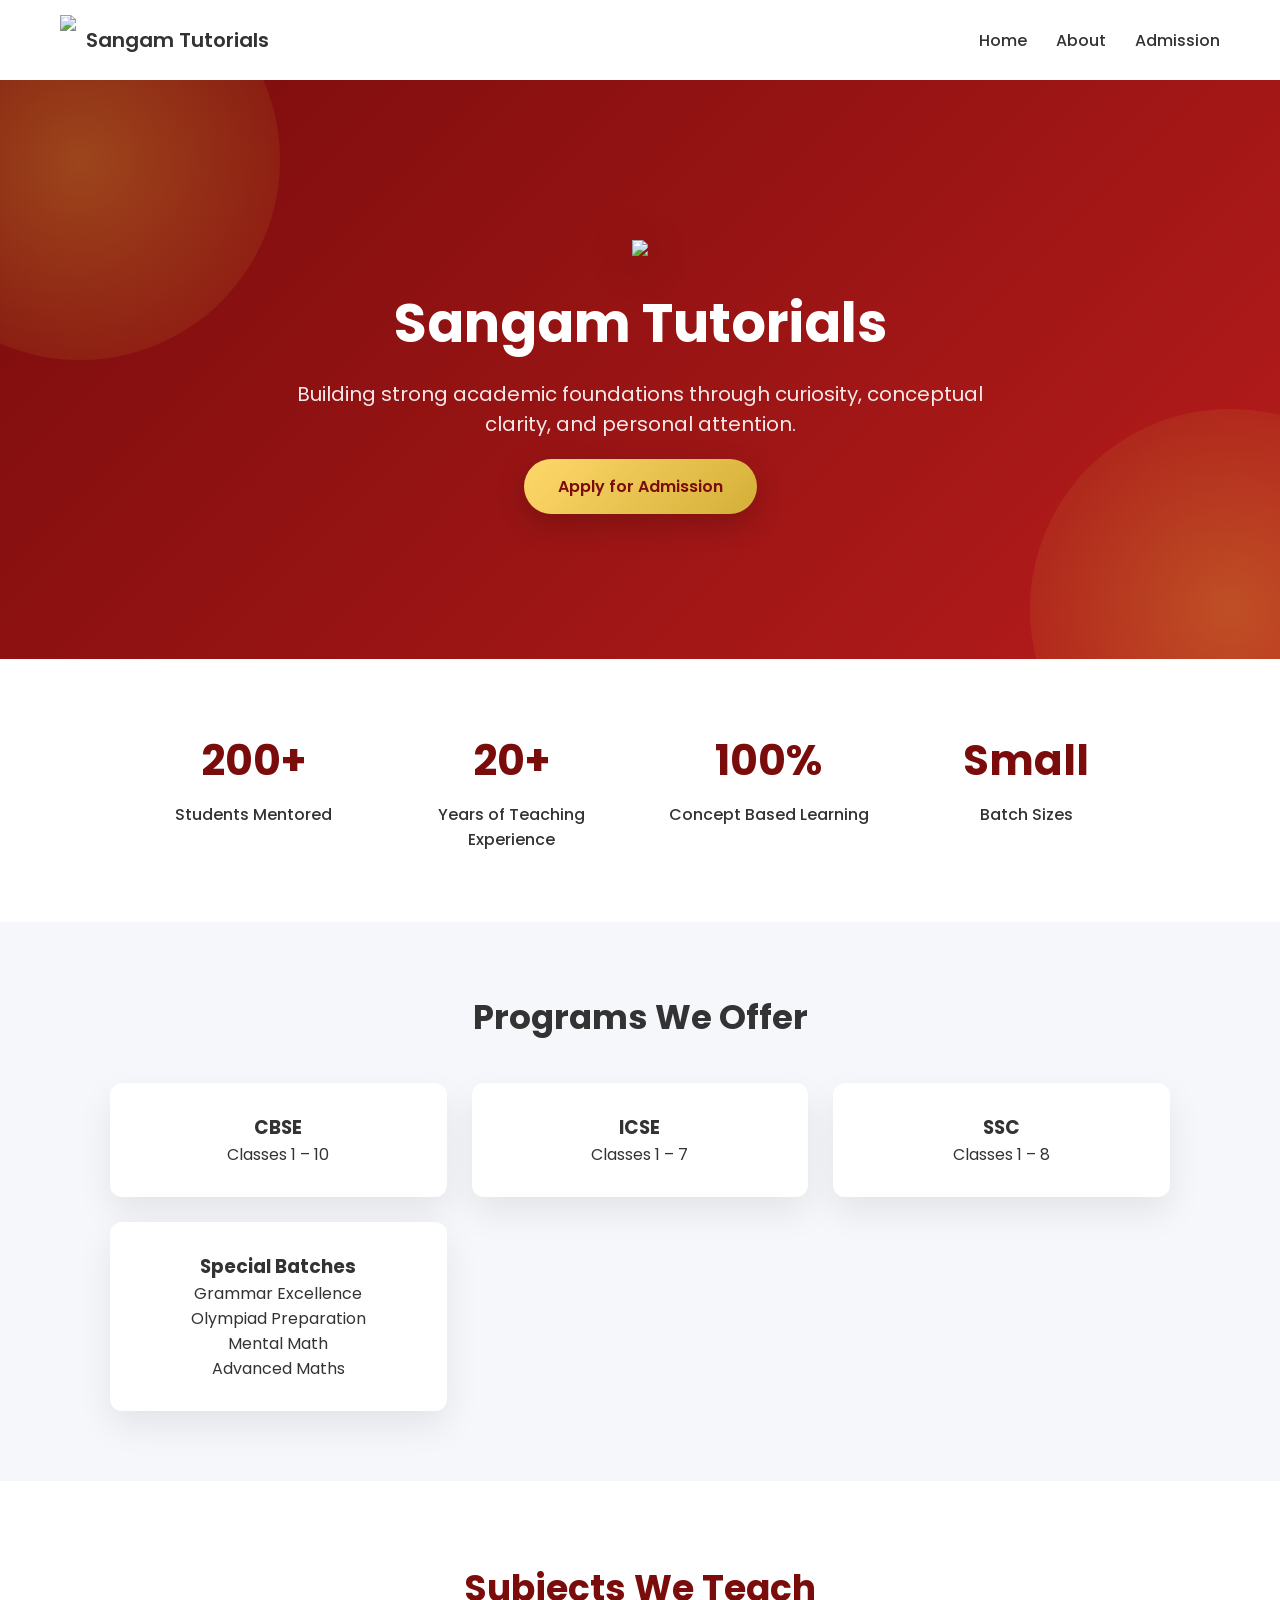
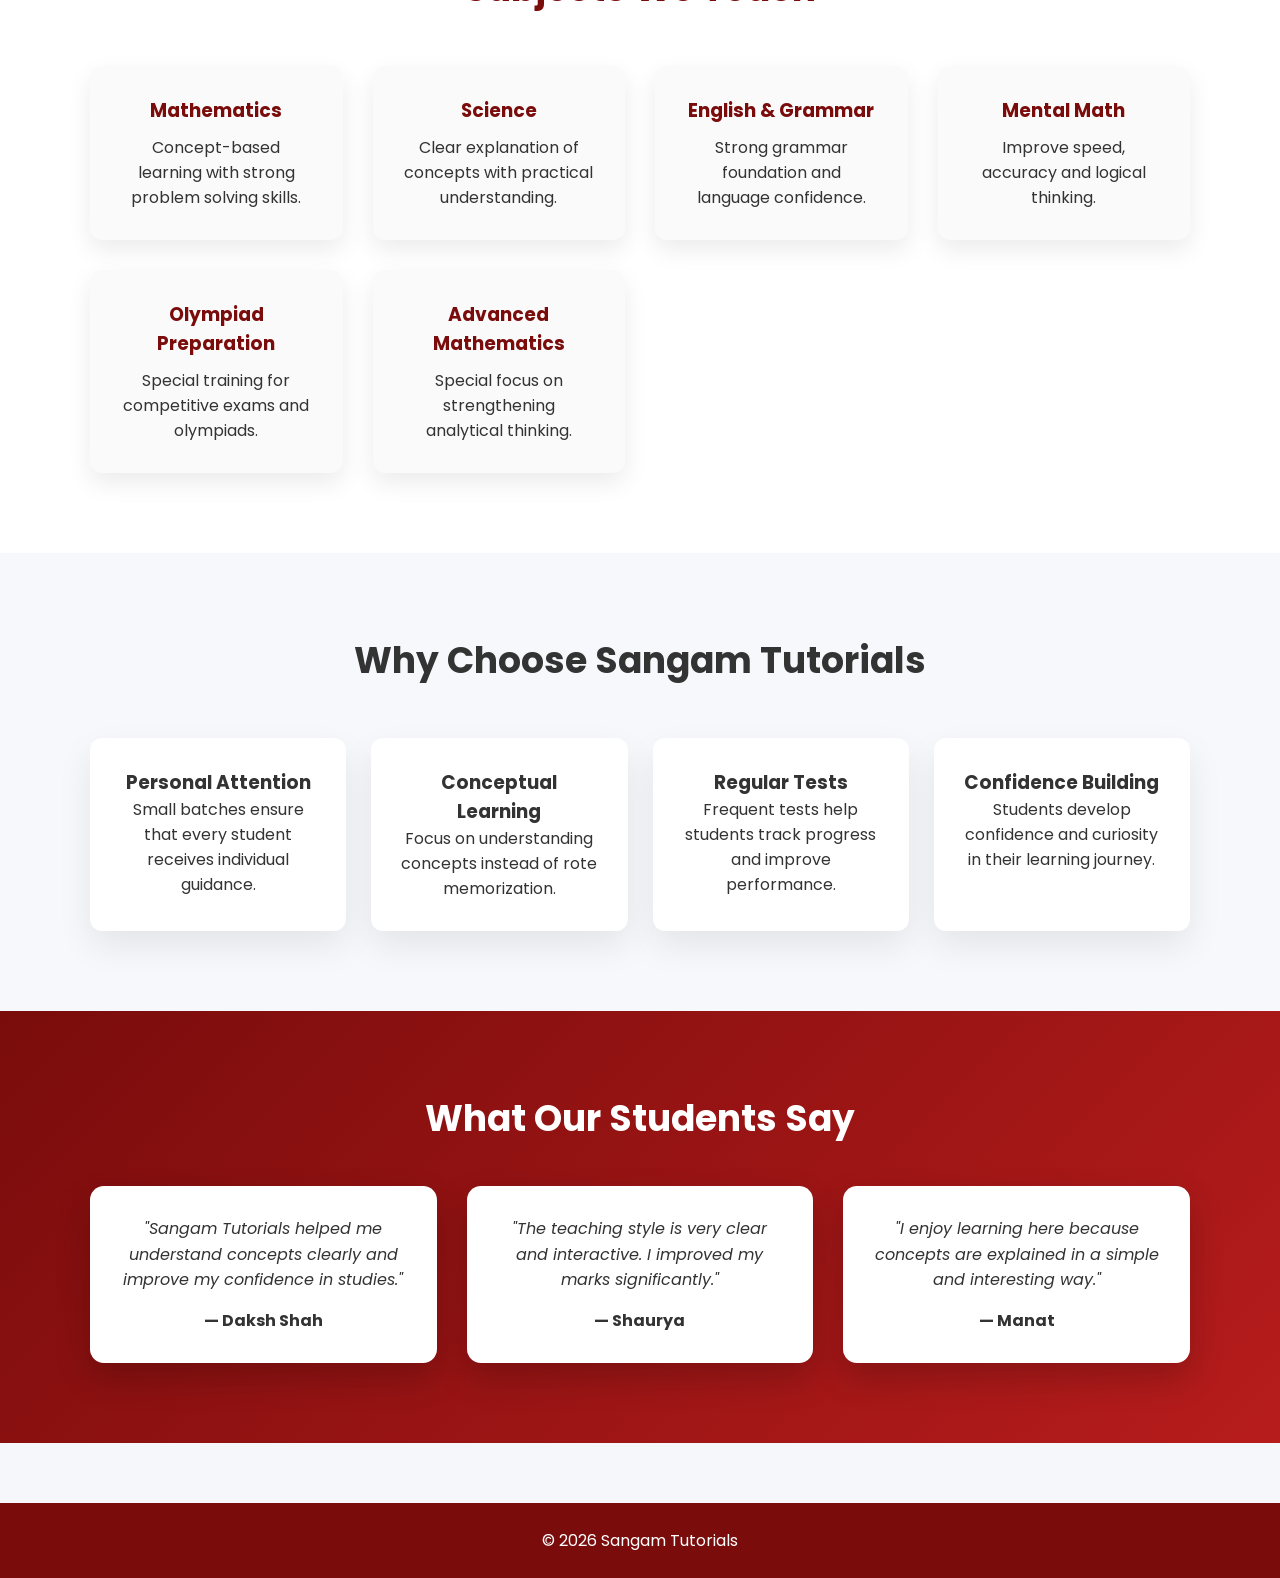
==== index.html @ 6d3ad736 "Add files via upload" ====
<!DOCTYPE html>
<html lang="en">

<head>
<meta charset="UTF-8">
<title>Sangam Tutorials</title>

<link rel="stylesheet" href="style.css">

<link href="https://fonts.googleapis.com/css2?family=Poppins:wght@300;400;600;700&display=swap" rel="stylesheet">

</head>

<body>

<header>

<div class="navbar">

<div class="logo">
<img src="images/logo.png">
<span>Sangam Tutorials</span>
</div>

<nav>
<a href="index.html">Home</a>
<a href="about.html">About</a>
<a href="admission.html">Admission</a>
</nav>

</div>

</header>



<section class="hero">

<div class="hero-bg"></div>

<div class="hero-content">

<img src="images/logo.png" class="hero-logo">

<h1>Sangam Tutorials</h1>

<p>
Building strong academic foundations through curiosity,
conceptual clarity, and personal attention.
</p>

<a href="admission.html" class="cta">Apply for Admission</a>

</div>

</section>

<section class="stats">

<div class="stats-container">

<div class="stat-box">
<h2>200+</h2>
<p>Students Mentored</p>
</div>

<div class="stat-box">
<h2>20+</h2>
<p>Years of Teaching Experience</p>
</div>

<div class="stat-box">
<h2>100%</h2>
<p>Concept Based Learning</p>
</div>

<div class="stat-box">
<h2>Small</h2>
<p>Batch Sizes</p>
</div>

</div>

</section>


<section class="programs">

<h2>Programs We Offer</h2>

<div class="cards">

<div class="card">
<h3>CBSE</h3>
<p>Classes 1 – 10</p>
</div>

<div class="card">
<h3>ICSE</h3>
<p>Classes 1 – 7</p>
</div>

<div class="card">
<h3>SSC</h3>
<p>Classes 1 – 8</p>
</div>

<div class="card">
<h3>Special Batches</h3>
<p>
Grammar Excellence<br>
Olympiad Preparation<br>
Mental Math<br>
Advanced Maths
</p>
</div>

</div>

</section>
<section class="subjects">

<h2>Subjects We Teach</h2>

<div class="subject-grid">

<div class="subject-card">
<h3>Mathematics</h3>
<p>Concept-based learning with strong problem solving skills.</p>
</div>

<div class="subject-card">
<h3>Science</h3>
<p>Clear explanation of concepts with practical understanding.</p>
</div>

<div class="subject-card">
<h3>English & Grammar</h3>
<p>Strong grammar foundation and language confidence.</p>
</div>

<div class="subject-card">
<h3>Mental Math</h3>
<p>Improve speed, accuracy and logical thinking.</p>
</div>

<div class="subject-card">
<h3>Olympiad Preparation</h3>
<p>Special training for competitive exams and olympiads.</p>
</div>

<div class="subject-card">
<h3>Advanced Mathematics</h3>
<p>Special focus on strengthening analytical thinking.</p>
</div>

</div>

</section>

<section class="why">

<h2>Why Choose Sangam Tutorials</h2>

<div class="why-grid">

<div class="why-card">
<h3>Personal Attention</h3>
<p>Small batches ensure that every student receives individual guidance.</p>
</div>

<div class="why-card">
<h3>Conceptual Learning</h3>
<p>Focus on understanding concepts instead of rote memorization.</p>
</div>

<div class="why-card">
<h3>Regular Tests</h3>
<p>Frequent tests help students track progress and improve performance.</p>
</div>

<div class="why-card">
<h3>Confidence Building</h3>
<p>Students develop confidence and curiosity in their learning journey.</p>
</div>

</div>

</section>
<section class="testimonials">

<h2>What Our Students Say</h2>

<div class="testimonial-grid">

<div class="testimonial-card">

<p class="testimonial-text">
"Sangam Tutorials helped me understand concepts clearly and improve my confidence in studies."
</p>

<h4>— Daksh Shah</h4>

</div>


<div class="testimonial-card">

<p class="testimonial-text">
"The teaching style is very clear and interactive. I improved my marks significantly."
</p>

<h4>— Shaurya</h4>

</div>


<div class="testimonial-card">

<p class="testimonial-text">
"I enjoy learning here because concepts are explained in a simple and interesting way."
</p>

<h4>— Manat</h4>

</div>

</div>

</section>



<footer>

<p>© 2026 Sangam Tutorials</p>

</footer>

</body>
</html>
---- style.css ----
*{
margin:0;
padding:0;
box-sizing:border-box;
}

body{
font-family:'Poppins',sans-serif;
background:#f5f7fb;
color:#333;
}


/* NAVBAR */

header{
background:white;
box-shadow:0 5px 25px rgba(0,0,0,0.08);
}

.navbar{
max-width:1200px;
margin:auto;
display:flex;
justify-content:space-between;
align-items:center;
padding:15px 20px;
}

.logo{
display:flex;
align-items:center;
font-weight:600;
font-size:20px;
}

.logo img{
height:50px;
margin-right:10px;
}

nav a{
margin-left:25px;
text-decoration:none;
color:#333;
font-weight:500;
}

nav a:hover{
color:#7a0c0c;
}


/* HERO */

.hero{
background:linear-gradient(135deg,#7a0c0c,#d4af37);
color:white;
text-align:center;
padding:120px 20px;
}

.hero h1{
font-size:48px;
margin-bottom:15px;
}

.hero p{
font-size:20px;
margin-bottom:30px;
}

.cta{
background:white;
color:#7a0c0c;
padding:12px 25px;
border-radius:25px;
text-decoration:none;
font-weight:600;
}


/* PROGRAM CARDS */

.programs{
max-width:1100px;
margin:auto;
padding:70px 20px;
text-align:center;
}

.programs h2{
font-size:34px;
margin-bottom:40px;
}

.cards{
display:grid;
grid-template-columns:repeat(auto-fit,minmax(250px,1fr));
gap:25px;
}

.card{
background:white;
padding:30px;
border-radius:12px;
box-shadow:0 15px 35px rgba(0,0,0,0.08);
transition:0.3s;
}

.card:hover{
transform:translateY(-10px);
}


/* ABOUT */

.about{
max-width:1100px;
margin:auto;
padding:80px 20px;
}

.founder{
display:flex;
gap:40px;
align-items:center;
flex-wrap:wrap;
}

.founder img{
width:200px;
height:200px;
border-radius:50%;
object-fit:cover;
border:5px solid #d4af37;
}

.quote{
font-style:italic;
margin:15px 0;
border-left:4px solid #d4af37;
padding-left:15px;
}


/* ADMISSION */

.admission{
max-width:1000px;
margin:auto;
padding:80px 20px;
text-align:center;
}


/* FOOTER */

footer{
background:#7a0c0c;
color:white;
text-align:center;
padding:25px;
margin-top:60px;
}

/* VISION SECTION */

.vision{
max-width:1000px;
margin:auto;
padding:60px 20px;
text-align:center;
}


/* VALUES */

.values{
background:#f9fafc;
padding:70px 20px;
text-align:center;
}

.value-grid{
display:grid;
grid-template-columns:repeat(auto-fit,minmax(220px,1fr));
gap:25px;
max-width:1100px;
margin:auto;
}

.value-card{
background:white;
padding:25px;
border-radius:12px;
box-shadow:0 10px 30px rgba(0,0,0,0.08);
transition:0.3s;
}

.value-card:hover{
transform:translateY(-6px);
}


/* TEACHING */

.teaching{
max-width:900px;
margin:auto;
padding:70px 20px;
}

.teaching ul{
line-height:2;
font-size:18px;
}


/* FOUNDER PREMIUM CARD */

.founder-section{
max-width:1100px;
margin:80px auto;
padding:20px;
}

.founder-card{
display:flex;
align-items:center;
justify-content:space-between;
gap:40px;
background:white;
padding:50px;
border-radius:16px;
box-shadow:0 20px 50px rgba(0,0,0,0.08);
}

/* LEFT SIDE */

.founder-left{
flex:1;
}

.founder-quote{
font-size:24px;
font-weight:600;
color:#7a0c0c;
margin-bottom:20px;
line-height:1.4;
}

.founder-name{
font-size:28px;
margin-bottom:10px;
color:#333;
}

.founder-text{
line-height:1.7;
color:#555;
}

/* RIGHT SIDE IMAGE */

.founder-right img{
width:200px;
height:260px;
object-fit:cover;
border-radius:12px;
border:4px solid #d4af37;
box-shadow:0 15px 30px rgba(0,0,0,0.15);
}

/* TESTIMONIAL SECTION */

.testimonials{
padding:80px 20px;
background:linear-gradient(135deg,#7a0c0c,#b71c1c);
color:white;
text-align:center;
}

.testimonials h2{
font-size:36px;
margin-bottom:40px;
}

.testimonial-grid{
display:grid;
grid-template-columns:repeat(auto-fit,minmax(250px,1fr));
gap:30px;
max-width:1100px;
margin:auto;
}

.testimonial-card{
background:white;
color:#333;
padding:30px;
border-radius:14px;
box-shadow:0 15px 35px rgba(0,0,0,0.2);
transition:0.3s;
}

.testimonial-card:hover{
transform:translateY(-8px);
}

.testimonial-text{
font-style:italic;
margin-bottom:15px;
line-height:1.6;
}

/* HERO */

.hero{
background:linear-gradient(135deg,#7a0c0c,#d4af37);
padding:140px 20px;
text-align:center;
color:white;
}

.hero h1{
font-size:50px;
margin-bottom:15px;
}

.hero p{
font-size:20px;
max-width:700px;
margin:auto;
margin-bottom:30px;
}

.cta{
background:white;
color:#7a0c0c;
padding:14px 28px;
border-radius:30px;
text-decoration:none;
font-weight:600;
}



/* STATS */

.stats{
background:#fff;
padding:70px 20px;
}

.stats-container{
display:grid;
grid-template-columns:repeat(auto-fit,minmax(200px,1fr));
max-width:1000px;
margin:auto;
text-align:center;
gap:30px;
}

.stat-box h2{
font-size:42px;
color:#7a0c0c;
}

.stat-box p{
margin-top:10px;
font-weight:500;
}



/* WHY SECTION */

.why{
background:#f6f8fb;
padding:80px 20px;
text-align:center;
}

.why h2{
font-size:36px;
margin-bottom:50px;
}

.why-grid{
display:grid;
grid-template-columns:repeat(auto-fit,minmax(230px,1fr));
gap:25px;
max-width:1100px;
margin:auto;
}

.why-card{
background:white;
padding:30px;
border-radius:12px;
box-shadow:0 15px 35px rgba(0,0,0,0.08);
transition:0.3s;
}

.why-card:hover{
transform:translateY(-8px);
}

/* HERO PREMIUM DESIGN */

.hero{
position:relative;
overflow:hidden;
padding:160px 20px;
text-align:center;
background:linear-gradient(135deg,#7a0c0c,#b71c1c);
color:white;
}

/* floating gradient shapes */

.hero-bg::before,
.hero-bg::after{
content:"";
position:absolute;
width:400px;
height:400px;
border-radius:50%;
background:radial-gradient(circle,#d4af37,transparent);
opacity:0.35;
animation:float 10s infinite alternate;
}

.hero-bg::before{
top:-120px;
left:-120px;
}

.hero-bg::after{
bottom:-150px;
right:-150px;
animation-delay:4s;
}

@keyframes float{
from{
transform:translateY(0);
}
to{
transform:translateY(40px);
}
}


/* HERO CONTENT */

.hero-content{
position:relative;
z-index:2;
max-width:800px;
margin:auto;
}

.hero-logo{
width:120px;
margin-bottom:20px;
filter:drop-shadow(0 8px 20px rgba(0,0,0,0.3));
}

.hero h1{
font-size:54px;
margin-bottom:15px;
}

.hero p{
font-size:20px;
margin-bottom:35px;
opacity:0.9;
}


/* PREMIUM BUTTON */

.cta{
background:linear-gradient(135deg,#ffd86b,#d4af37);
color:#7a0c0c;
padding:16px 34px;
border-radius:40px;
font-weight:600;
text-decoration:none;
box-shadow:0 10px 30px rgba(0,0,0,0.2);
transition:0.3s;
}

.cta:hover{
transform:translateY(-4px);
box-shadow:0 15px 35px rgba(0,0,0,0.3);
}

/* SUBJECTS SECTION */

.subjects{
padding:80px 20px;
background:#ffffff;
text-align:center;
}

.subjects h2{
font-size:36px;
margin-bottom:50px;
color:#7a0c0c;
}

.subject-grid{
display:grid;
grid-template-columns:repeat(auto-fit,minmax(240px,1fr));
gap:30px;
max-width:1100px;
margin:auto;
}

.subject-card{
background:#fafafa;
padding:30px;
border-radius:12px;
box-shadow:0 10px 25px rgba(0,0,0,0.08);
transition:0.3s;
}

.subject-card:hover{
transform:translateY(-6px);
box-shadow:0 15px 35px rgba(0,0,0,0.15);
}

.subject-card h3{
margin-bottom:10px;
color:#7a0c0c;
}
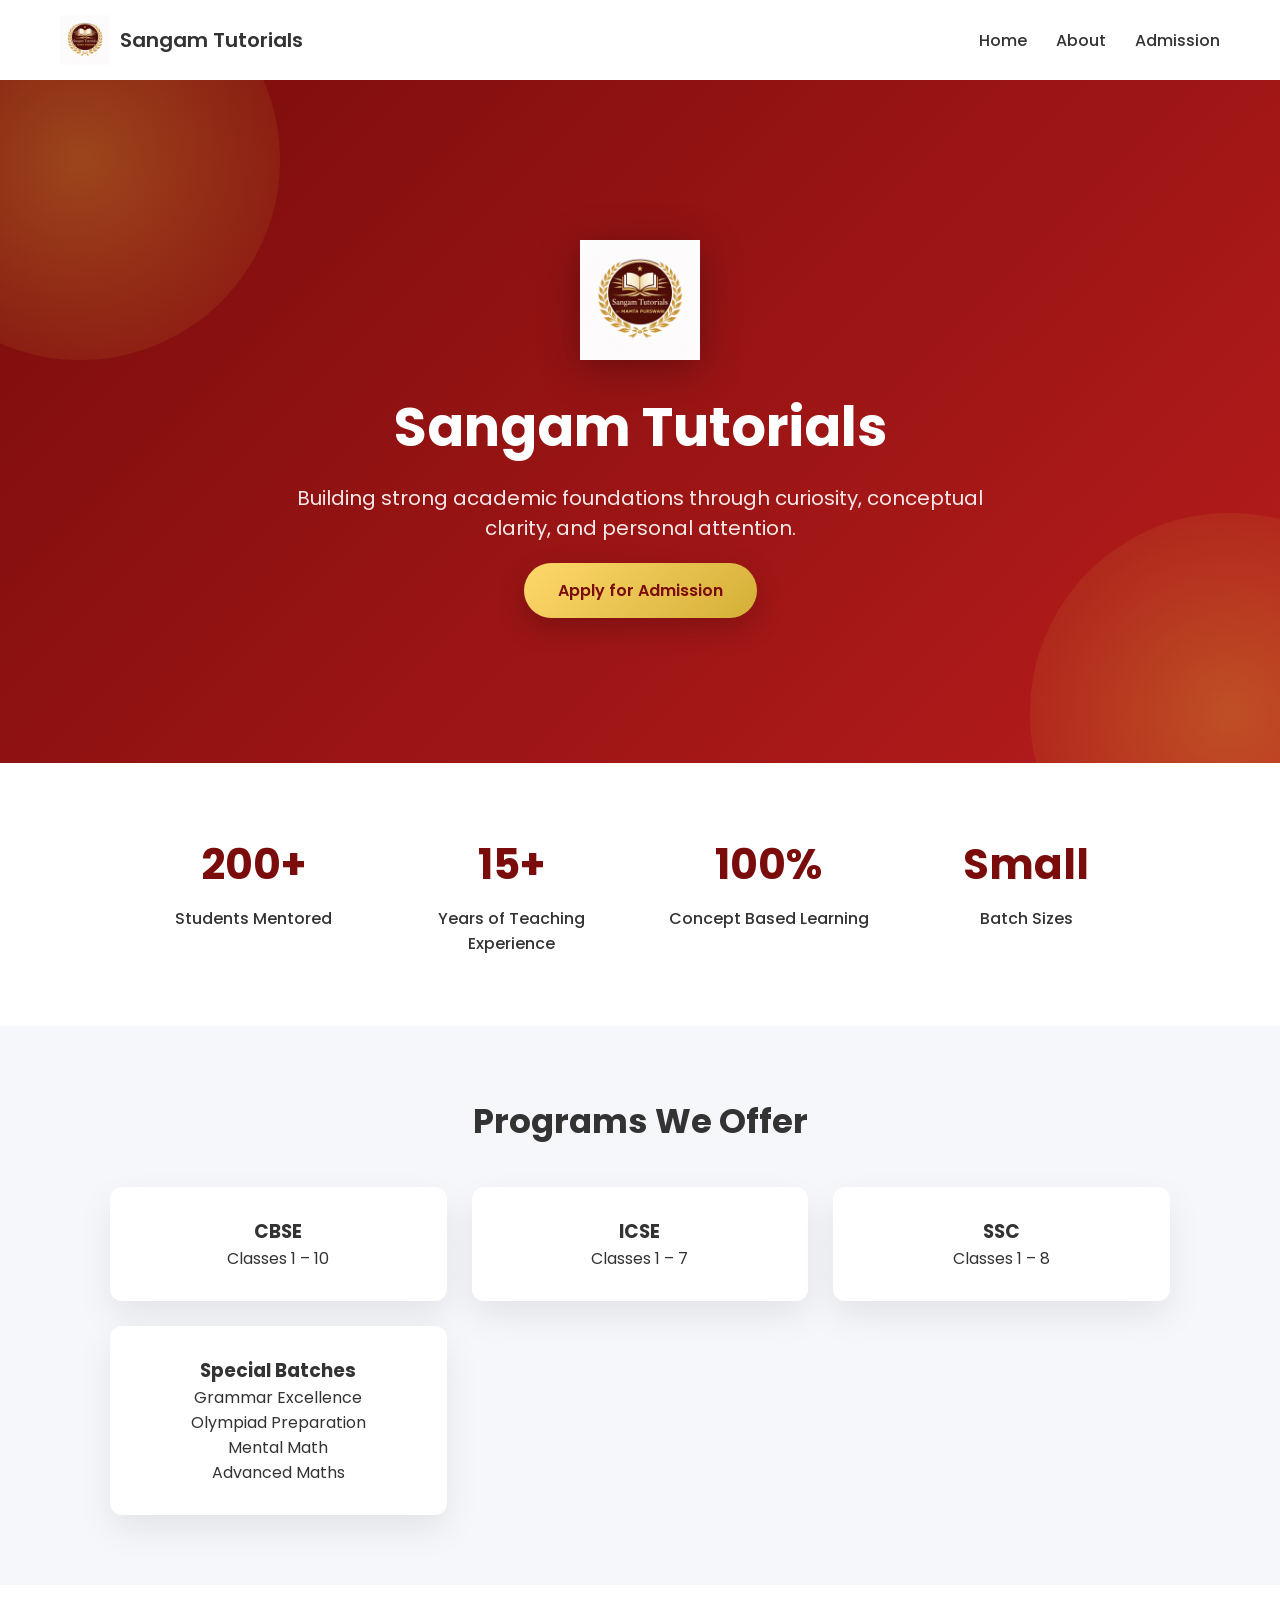
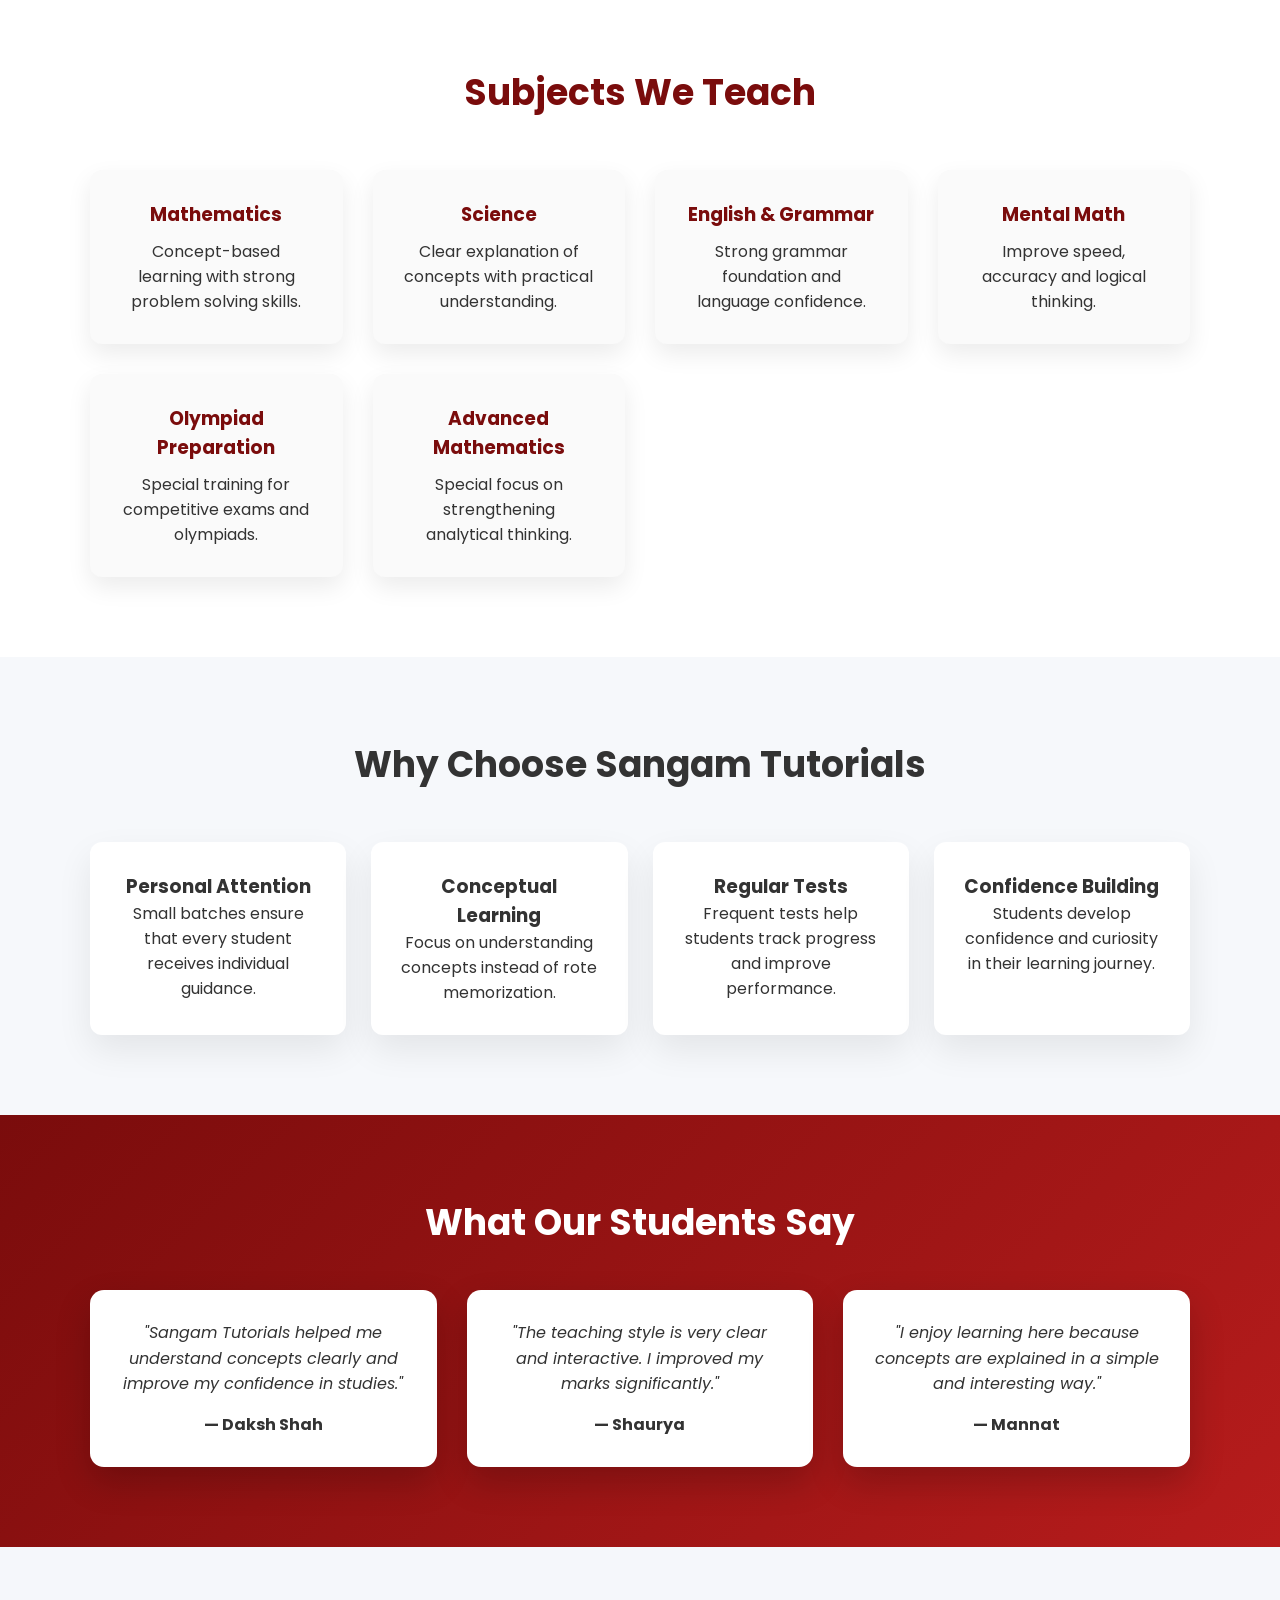
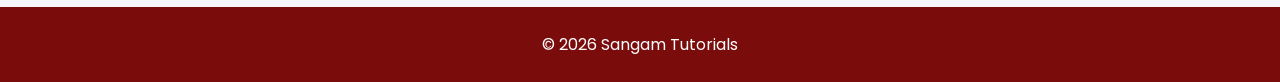
==== commit 8dc9bc07: "index.html" ====
--- a/index.html
+++ b/index.html
@@ -65,7 +65,7 @@
 </div>
 
 <div class="stat-box">
-<h2>20+</h2>
+<h2>15+</h2>
 <p>Years of Teaching Experience</p>
 </div>
 
@@ -221,7 +221,7 @@
 "I enjoy learning here because concepts are explained in a simple and interesting way."
 </p>
 
-<h4>— Manat</h4>
+<h4>— Mannat</h4>
 
 </div>
 
@@ -238,4 +238,5 @@
 </footer>
 
 </body>
-</html>+
+</html>
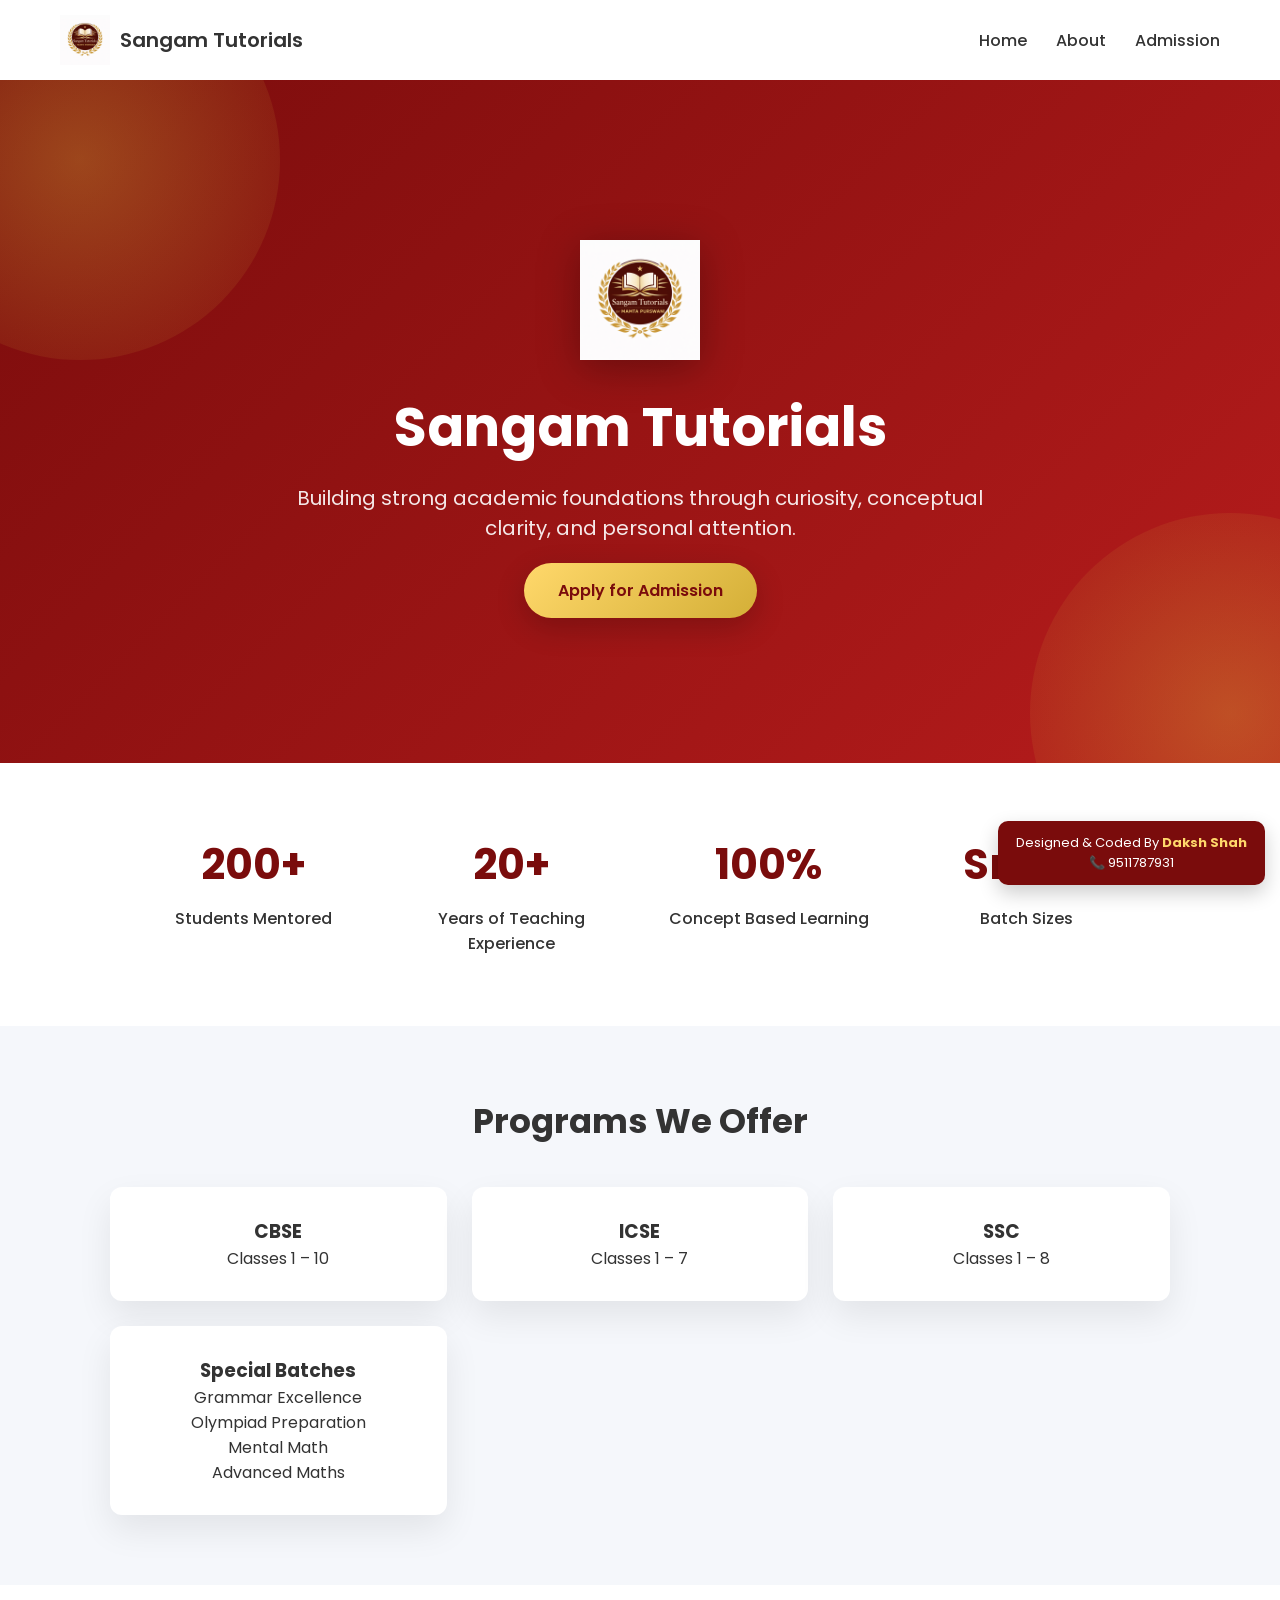
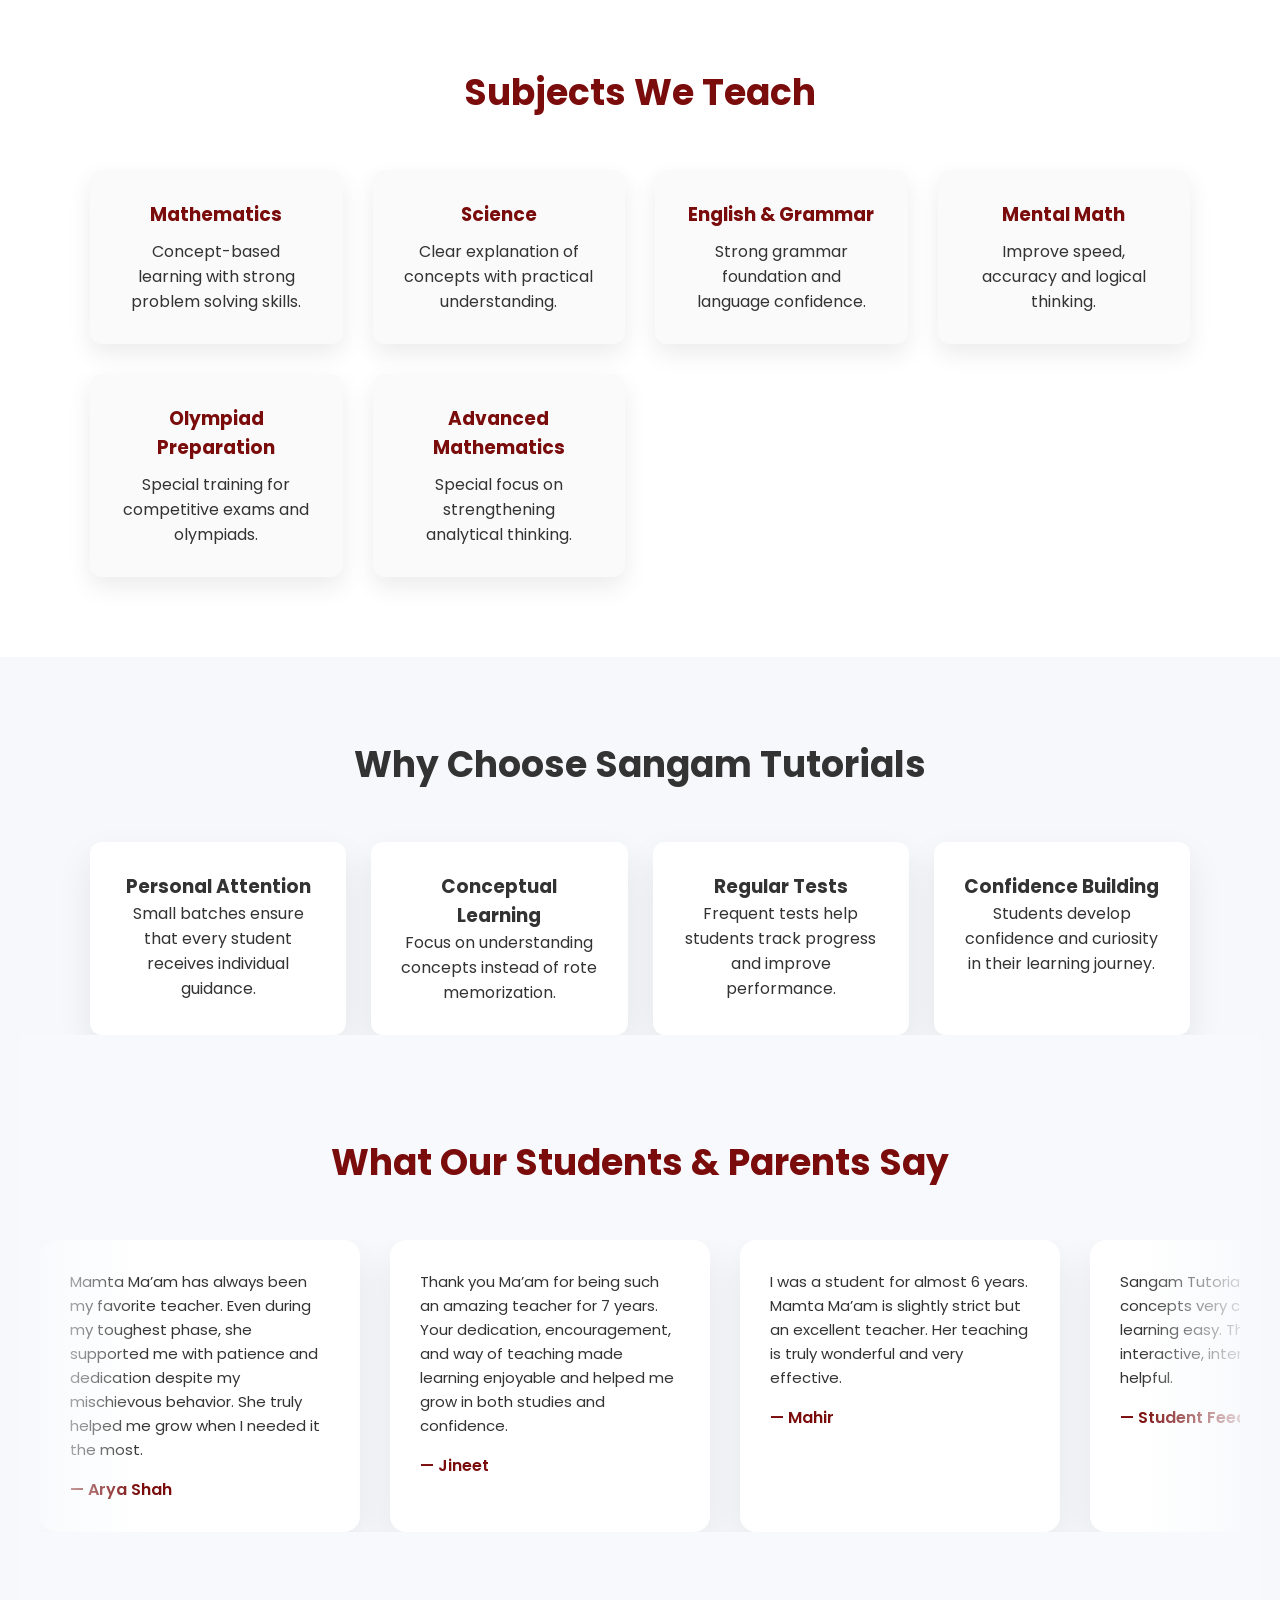
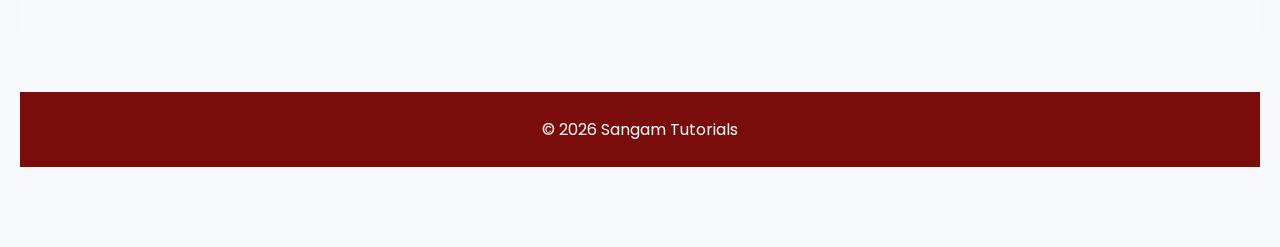
==== commit f3a8147c: "Add files via upload" ====
--- a/index.html
+++ b/index.html
@@ -65,7 +65,7 @@
 </div>
 
 <div class="stat-box">
-<h2>15+</h2>
+<h2>20+</h2>
 <p>Years of Teaching Experience</p>
 </div>
 
@@ -186,49 +186,97 @@
 
 </div>
 
-</section>
-<section class="testimonials">
-
-<h2>What Our Students Say</h2>
-
-<div class="testimonial-grid">
-
-<div class="testimonial-card">
-
-<p class="testimonial-text">
-"Sangam Tutorials helped me understand concepts clearly and improve my confidence in studies."
-</p>
-
-<h4>— Daksh Shah</h4>
-
-</div>
-
-
-<div class="testimonial-card">
-
-<p class="testimonial-text">
-"The teaching style is very clear and interactive. I improved my marks significantly."
-</p>
-
-<h4>— Shaurya</h4>
-
-</div>
-
-
-<div class="testimonial-card">
-
-<p class="testimonial-text">
-"I enjoy learning here because concepts are explained in a simple and interesting way."
-</p>
-
-<h4>— Mannat</h4>
-
-</div>
-
-</div>
-
-</section>
-
+<section class="ultra-testimonials">
+
+<h2>What Our Students & Parents Say</h2>
+
+<div class="fade-left"></div>
+<div class="fade-right"></div>
+
+<div class="scroll-container">
+
+<div class="scroll-track">
+
+<!-- STUDENT REVIEWS -->
+
+<div class="scroll-card">
+<p>
+Mamta Ma’am has always been my favorite teacher. Even during my toughest phase,
+she supported me with patience and dedication despite my mischievous behavior.
+She truly helped me grow when I needed it the most.
+</p>
+<h4>— Arya Shah</h4>
+</div>
+
+<div class="scroll-card">
+<p>
+Thank you Ma’am for being such an amazing teacher for 7 years. Your dedication,
+encouragement, and way of teaching made learning enjoyable and helped me grow
+in both studies and confidence.
+</p>
+<h4>— Jineet</h4>
+</div>
+
+<div class="scroll-card">
+<p>
+I was a student for almost 6 years. Mamta Ma’am is slightly strict but an
+excellent teacher. Her teaching is truly wonderful and very effective.
+</p>
+<h4>— Mahir</h4>
+</div>
+
+<div class="scroll-card">
+<p>
+Sangam Tutorials explains concepts very clearly and makes learning easy.
+The teaching style is interactive, interesting, and very helpful.
+</p>
+<h4>— Student Feedback</h4>
+</div>
+
+<!-- PARENT REVIEWS -->
+
+<div class="scroll-card parent">
+<span class="tag">Parent Review</span>
+<p>
+Mamta Ma’am is a very kind and dedicated teacher. She explains concepts
+in a simple way, making learning easy and enjoyable. My child’s confidence
+and understanding have improved greatly.
+</p>
+<h4>— Netra Rathod</h4>
+</div>
+
+<div class="scroll-card parent">
+<span class="tag">Parent Review</span>
+<p>
+Because of Mamta Ma’am’s guidance and support, my son has improved a lot
+in both understanding and confidence. We are truly grateful for her efforts.
+</p>
+<h4>— Jitaksh’s Mother</h4>
+</div>
+
+<!-- DUPLICATE FOR INFINITE SCROLL -->
+
+<div class="scroll-card">
+<p>
+Mamta Ma’am has always been my favorite teacher. Even during my toughest phase,
+she supported me with patience and dedication.
+</p>
+<h4>— Arya Shah</h4>
+</div>
+
+<div class="scroll-card parent">
+<span class="tag">Parent Review</span>
+<p>
+Her teaching has greatly improved my child’s confidence and understanding.
+</p>
+<h4>— Shital Shah</h4>
+</div>
+
+</div>
+
+</div>
+
+</section>
 
 
 <footer>
@@ -236,7 +284,9 @@
 <p>© 2026 Sangam Tutorials</p>
 
 </footer>
-
+<div class="credit-box">
+<p>Designed & Coded By <b>Daksh Shah</b></p>
+<p>📞 9511787931</p>
+</div>
 </body>
-
-</html>
+</html>
--- a/style.css
+++ b/style.css
@@ -535,4 +535,269 @@
 .subject-card h3{
 margin-bottom:10px;
 color:#7a0c0c;
+}
+.credit-box{
+position:fixed;
+bottom:15px;
+right:15px;
+background:#7a0c0c;
+color:white;
+padding:12px 18px;
+border-radius:10px;
+font-size:13px;
+box-shadow:0 8px 20px rgba(0,0,0,0.2);
+z-index:999;
+}
+
+.credit-box b{
+color:#ffd86b;
+}
+
+
+/* ULTRA PREMIUM TESTIMONIALS */
+
+.ultra-testimonials{
+padding:100px 20px;
+background:#f7f9fc;
+text-align:center;
+position:relative;
+overflow:hidden;
+}
+
+.ultra-testimonials h2{
+font-size:36px;
+margin-bottom:50px;
+color:#7a0c0c;
+}
+
+/* fade edges */
+
+.fade-left,
+.fade-right{
+position:absolute;
+top:0;
+width:120px;
+height:100%;
+z-index:2;
+pointer-events:none;
+}
+
+.fade-left{
+left:0;
+background:linear-gradient(to right,#f7f9fc,transparent);
+}
+
+.fade-right{
+right:0;
+background:linear-gradient(to left,#f7f9fc,transparent);
+}
+
+
+/* scrolling */
+
+.scroll-container{
+overflow:hidden;
+}
+
+.scroll-track{
+display:flex;
+gap:30px;
+animation:scroll 25s linear infinite;
+width:max-content;
+}
+
+@keyframes scroll{
+0%{transform:translateX(0);}
+100%{transform:translateX(-50%);}
+}
+
+
+/* cards */
+
+.scroll-card{
+background:white;
+padding:30px;
+border-radius:16px;
+min-width:300px;
+max-width:320px;
+text-align:left;
+box-shadow:0 15px 40px rgba(0,0,0,0.08);
+transition:0.3s;
+position:relative;
+}
+
+.scroll-card:hover{
+transform:translateY(-8px);
+box-shadow:0 20px 50px rgba(0,0,0,0.15);
+}
+
+.scroll-card p{
+font-size:15px;
+line-height:1.6;
+margin-bottom:15px;
+}
+
+.scroll-card h4{
+color:#7a0c0c;
+font-weight:600;
+}
+
+
+/* parent tag */
+
+.tag{
+position:absolute;
+top:-10px;
+left:15px;
+background:#d4af37;
+color:#7a0c0c;
+padding:5px 10px;
+font-size:12px;
+border-radius:6px;
+font-weight:bold;
+}
+
+.parent{
+border-top:4px solid #d4af37;
+}
+
+
+/* FEEDBACK PAGE */
+
+.feedback{
+max-width:1000px;
+margin:auto;
+padding:80px 20px;
+text-align:center;
+}
+
+
+/* SHOP */
+
+.shop{
+max-width:1100px;
+margin:auto;
+padding:80px 20px;
+text-align:center;
+}
+
+.shop h2{
+font-size:36px;
+margin-bottom:40px;
+}
+
+.shop-grid{
+display:grid;
+grid-template-columns:repeat(auto-fit,minmax(250px,1fr));
+gap:30px;
+}
+
+.product{
+background:white;
+padding:30px;
+border-radius:12px;
+box-shadow:0 10px 30px rgba(0,0,0,0.08);
+transition:0.3s;
+}
+
+.product:hover{
+transform:translateY(-8px);
+}
+
+.product button{
+margin-top:15px;
+padding:10px 20px;
+border:none;
+background:#7a0c0c;
+color:white;
+border-radius:20px;
+cursor:pointer;
+}
+
+
+/* SHOP UPGRADE */
+
+.product{
+background:white;
+padding:30px;
+border-radius:14px;
+box-shadow:0 10px 30px rgba(0,0,0,0.08);
+transition:0.3s;
+text-align:center;
+}
+
+.product:hover{
+transform:translateY(-8px);
+box-shadow:0 15px 40px rgba(0,0,0,0.15);
+}
+
+.product h4{
+margin:10px 0;
+color:#7a0c0c;
+}
+
+/* BUTTON */
+
+.req-btn{
+display:inline-block;
+margin-top:15px;
+padding:10px 22px;
+background:#7a0c0c;
+color:white;
+border-radius:25px;
+text-decoration:none;
+font-size:14px;
+transition:0.3s;
+}
+
+.req-btn:hover{
+background:#5a0707;
+}
+
+/* UNAVAILABLE */
+
+.unavailable{
+opacity:0.6;
+}
+
+.unavailable button{
+margin-top:15px;
+padding:10px 20px;
+border:none;
+background:gray;
+color:white;
+border-radius:20px;
+cursor:not-allowed;
+}
+
+/* BUTTON ROW */
+
+.product a{
+display:inline-block;
+margin:8px 5px;
+}
+
+/* PREVIEW BUTTON */
+
+.preview-btn{
+background:#d4af37;
+color:#7a0c0c;
+padding:10px 20px;
+border-radius:20px;
+text-decoration:none;
+font-size:14px;
+font-weight:500;
+transition:0.3s;
+}
+
+.preview-btn:hover{
+background:#c29b2f;
+}
+
+/* GOOGLE FORM EMBED */
+
+.requirement iframe{
+border-radius:12px;
+box-shadow:0 15px 40px rgba(0,0,0,0.1);
+margin-top:20px;
 }
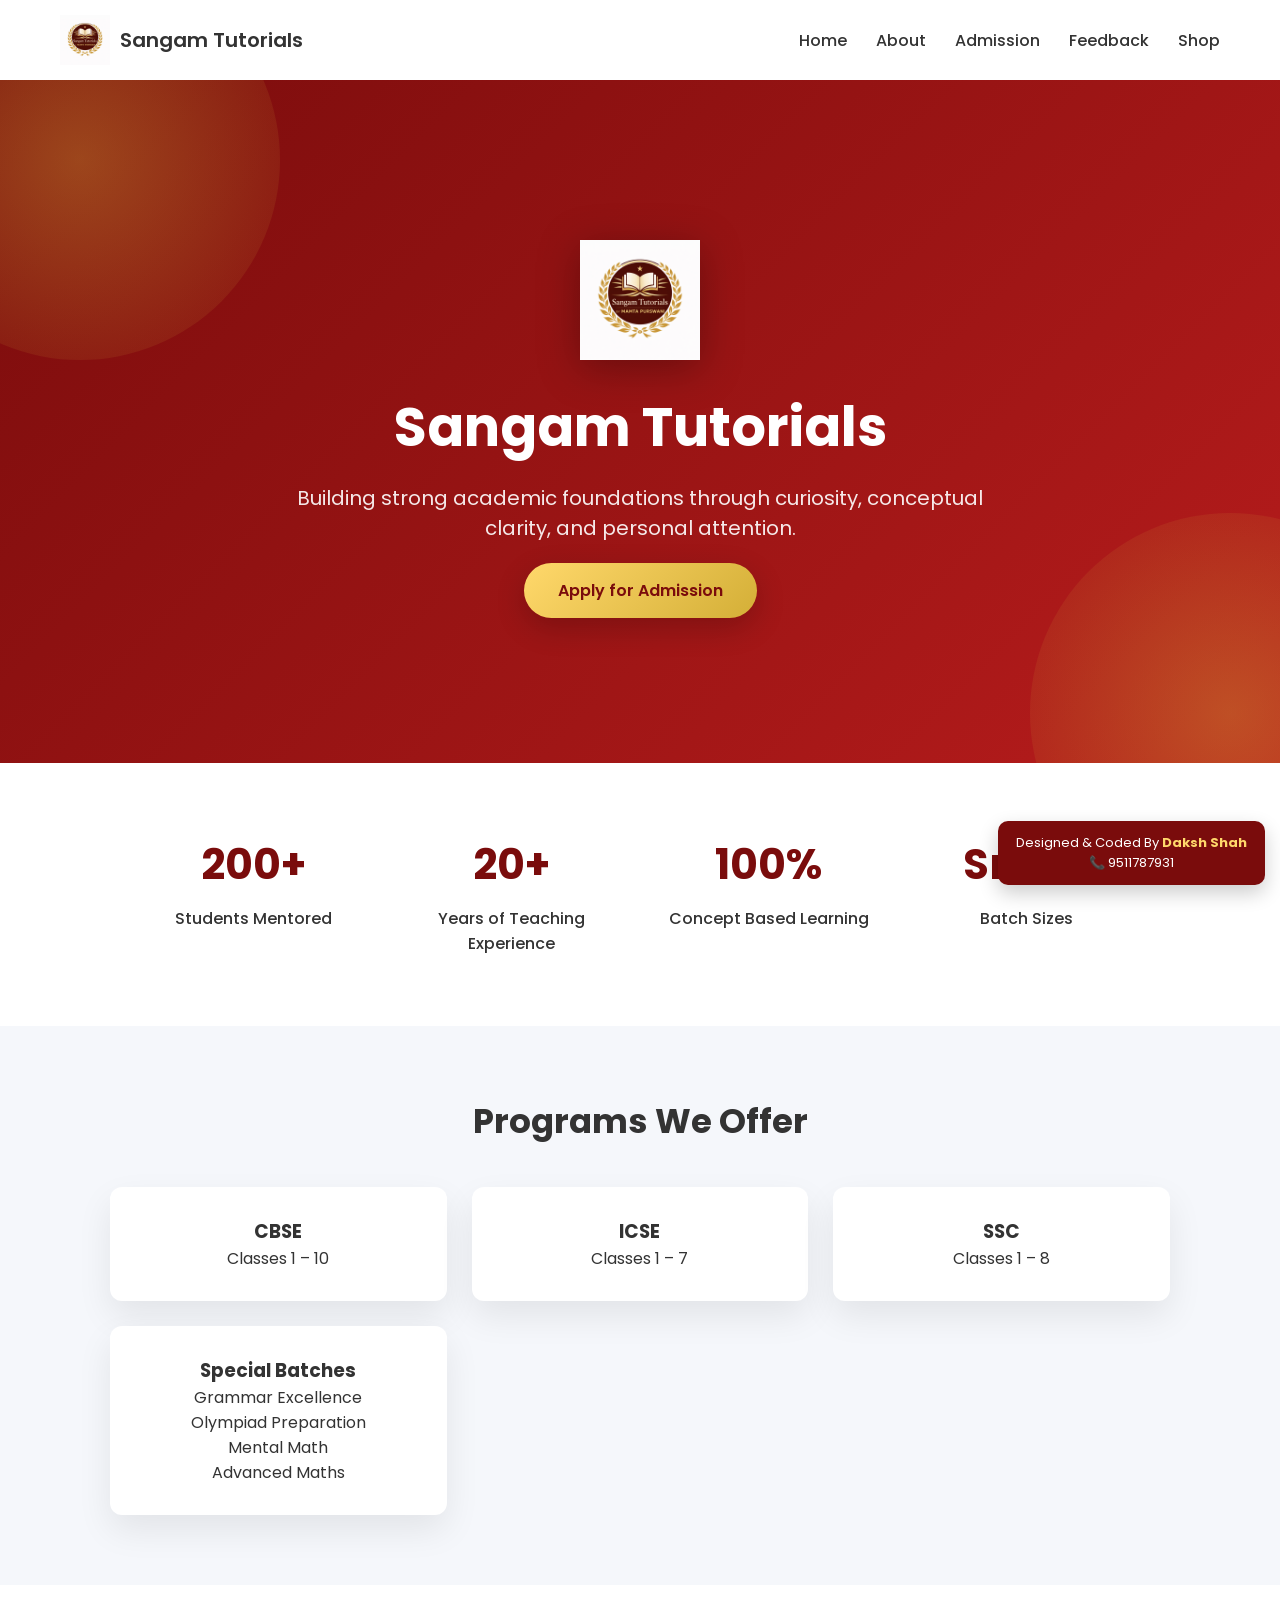
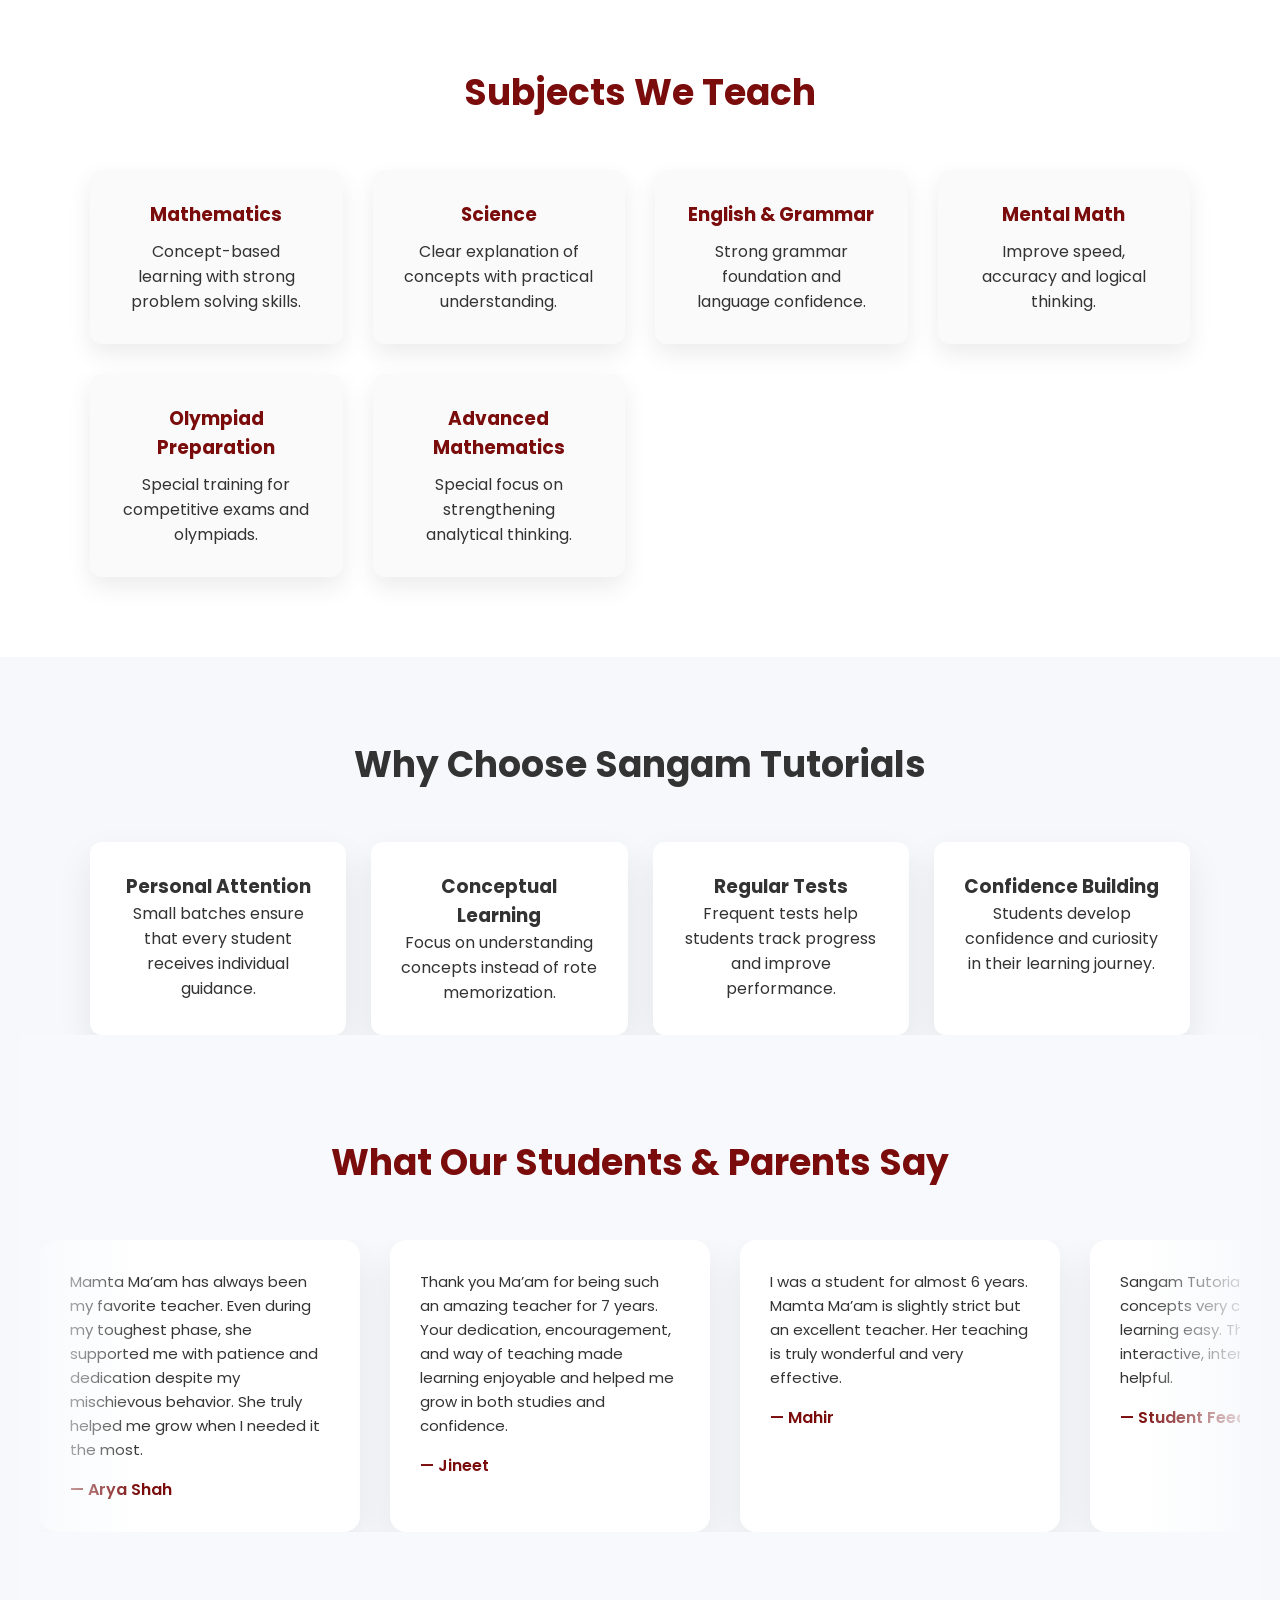
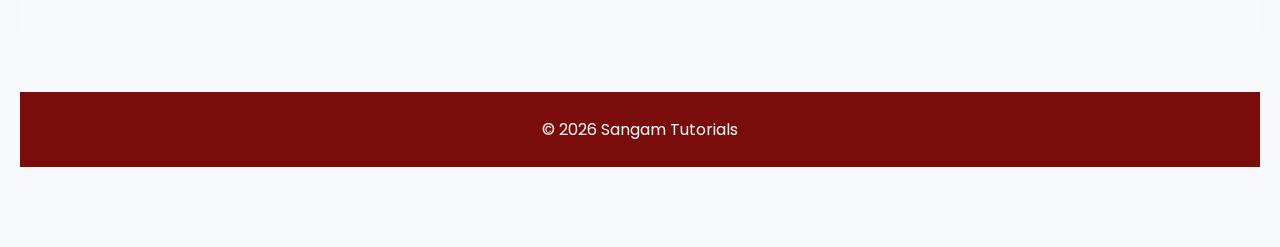
==== commit e88103aa: "index.html" ====
--- a/index.html
+++ b/index.html
@@ -26,6 +26,8 @@
 <a href="index.html">Home</a>
 <a href="about.html">About</a>
 <a href="admission.html">Admission</a>
+<a href="feedback.html">Feedback</a>
+<a href="shop.html">Shop</a>
 </nav>
 
 </div>
@@ -289,4 +291,4 @@
 <p>📞 9511787931</p>
 </div>
 </body>
-</html>+</html>
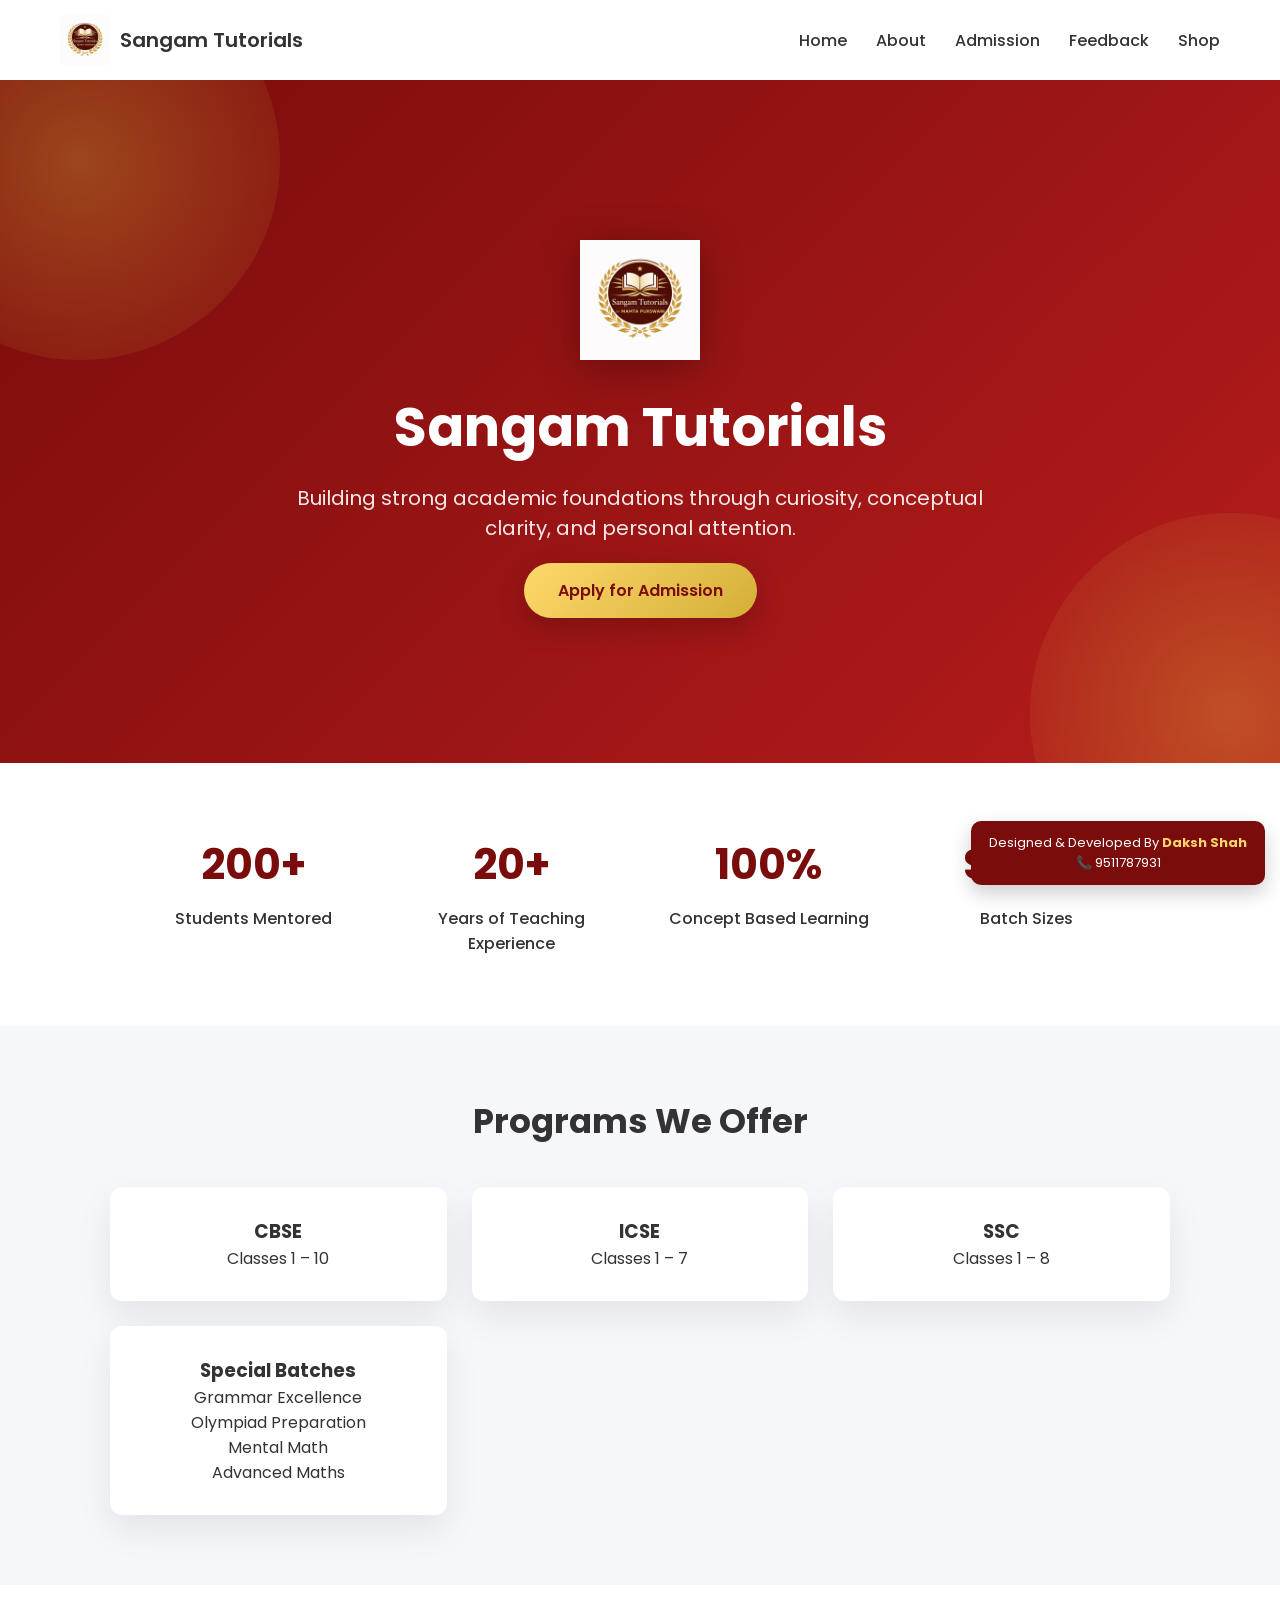
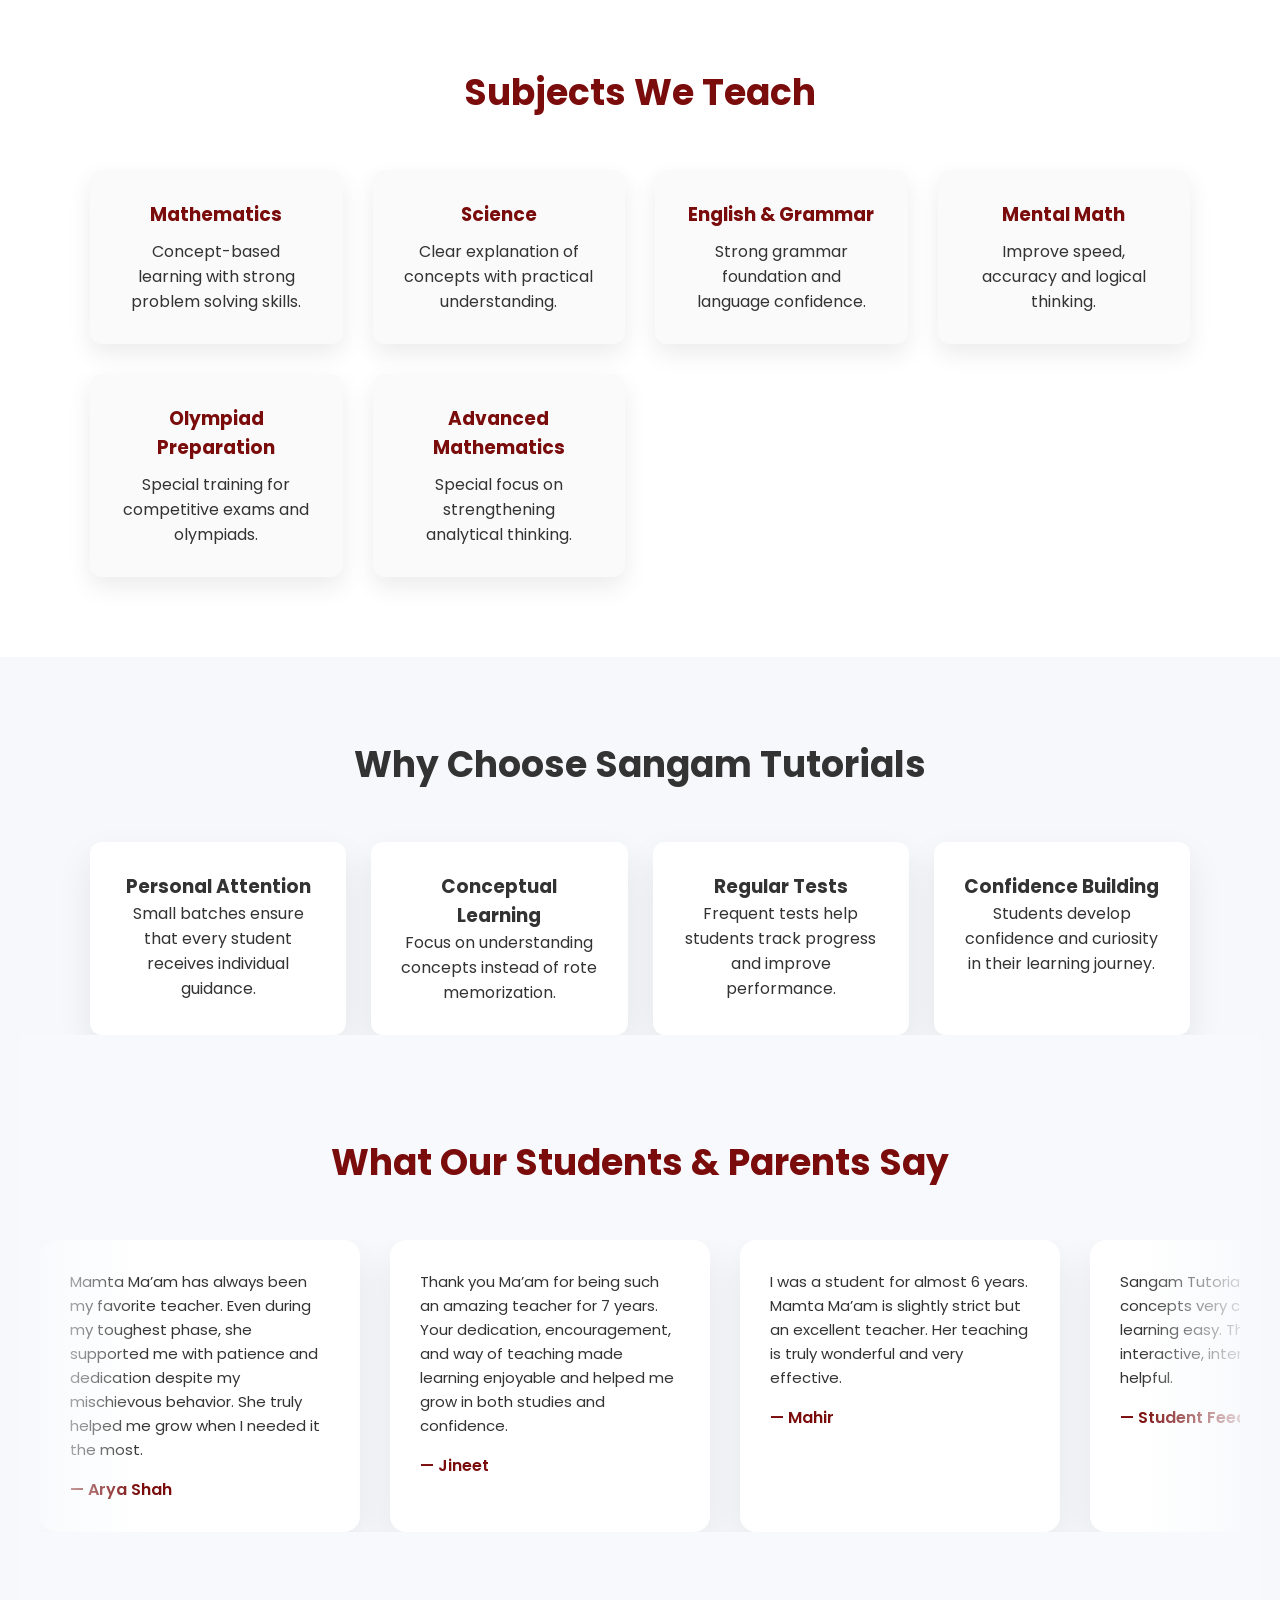
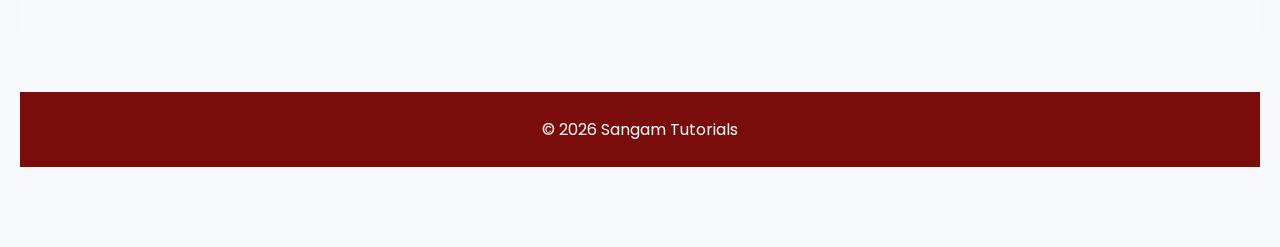
==== commit e94a6612: "index.html" ====
--- a/index.html
+++ b/index.html
@@ -287,7 +287,7 @@
 
 </footer>
 <div class="credit-box">
-<p>Designed & Coded By <b>Daksh Shah</b></p>
+<p>Designed & Developed By <b>Daksh Shah</b></p>
 <p>📞 9511787931</p>
 </div>
 </body>
